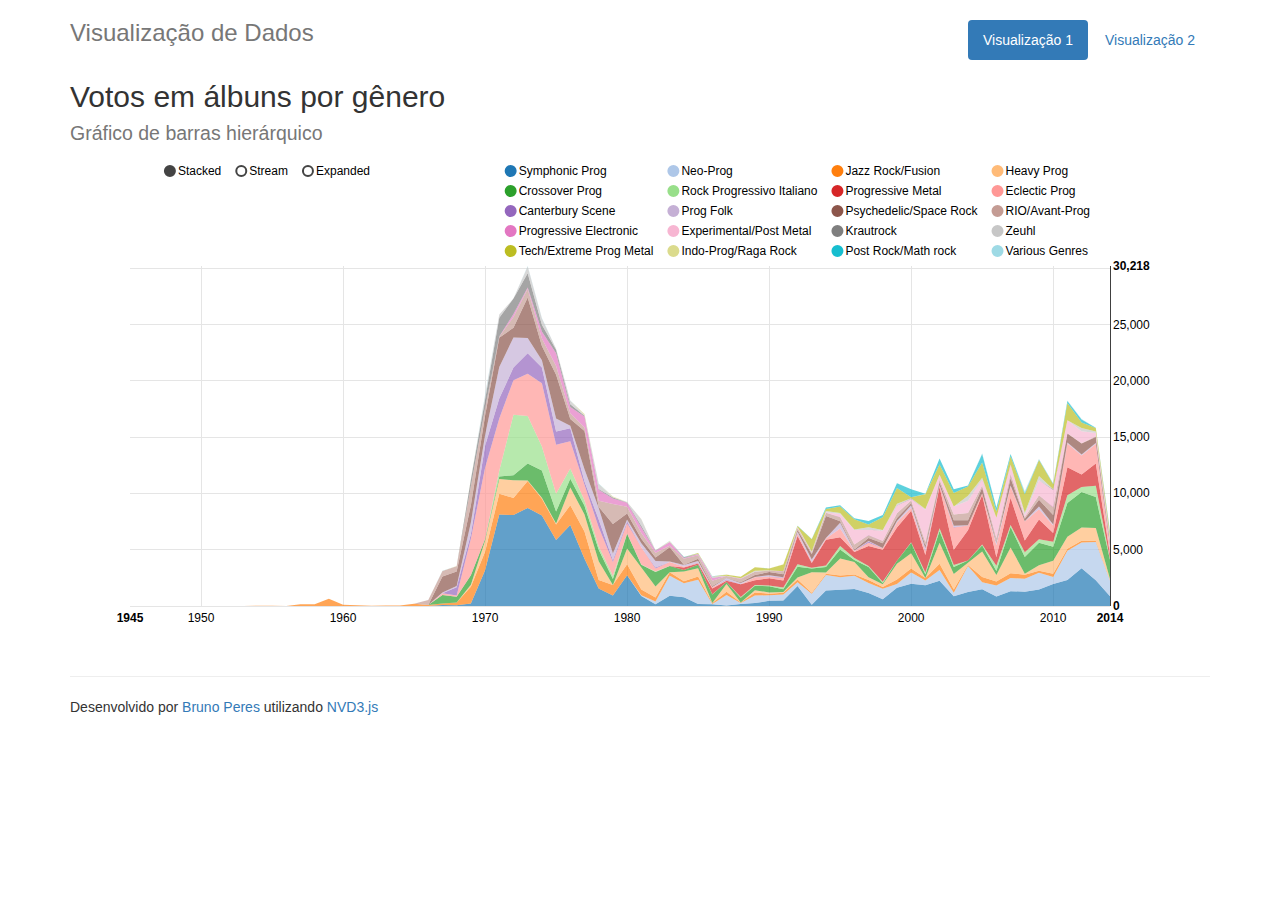
==== visualizacao-1/index.html @ e0fd7fdd "Renamed to 'visualizacao-X', added redirect from root folder and libraries used. Resolve #1" ====
<!DOCTYPE html>
<!--[if IEMobile 7 ]><html class="no-js iem7"><![endif]-->
<!--[if lt IE 9]><html class="no-js lte-ie8"><![endif]-->
<!--[if (gt IE 8)|(gt IEMobile 7)|!(IEMobile)|!(IE)]><!--><html class="no-js" lang="en"><!--<![endif]-->
<head>
  <meta charset="utf-8">
  <title>Visualização 1</title>
  <meta name="author" content="Bruno Peres">
  
  <!-- http://t.co/dKP3o1e -->
  <meta name="HandheldFriendly" content="True">
  <meta name="MobileOptimized" content="320">
  <meta name="viewport" content="width=device-width, initial-scale=1">

  <link rel="canonical" href="http://nvd3.org//examples/stackedArea.html">
  <link href="screen.css" media="screen, projection" rel="stylesheet" type="text/css">
  <link href="data-table.css" media="screen, projection" rel="stylesheet" type="text/css" />
  <script src="modernizr-2.0.js"></script>
  <script src="//ajax.googleapis.com/ajax/libs/jquery/1.9.1/jquery.min.js"></script>
  <script>!window.jQuery && document.write(unescape('%3Cscript src="./javascripts/libs/jquery.min.js"%3E%3C/script%3E'))</script>
  <script src="octopress.js" type="text/javascript"></script>
  <!--Fonts from Google"s Web font directory at http://google.com/webfonts -->
  <link href="//fonts.googleapis.com/css?family=PT+Serif:regular,italic,bold,bolditalic" rel="stylesheet" type="text/css">
  <link href="//fonts.googleapis.com/css?family=PT+Sans:regular,italic,bold,bolditalic" rel="stylesheet" type="text/css">

  <link rel="stylesheet" href="https://maxcdn.bootstrapcdn.com/bootstrap/3.2.0/css/bootstrap.min.css">

  <link href="common.css" rel="stylesheet">
  <link href="nv.d3.css" rel="stylesheet">

  <script src="d3.v3.js"></script>
  <script src="nv.d3.js"></script>

</head>

<body>
  <div class="container with-3d-shadow with-transitions">
      <div class="header">
        <ul class="nav nav-pills pull-right">
          <li class="active"><a href="#">Visualização 1</a></li>
          <li><a href="../visualizacao-2/">Visualização 2</a></li>
        </ul>
        <h3 class="text-muted">Visualização de Dados</h3>
      </div>

    <div class="row">
      <div class="col-md-12">
        <h2 id='stacked_area_chart'>Votos em álbuns por gênero<br>
        <small>Gráfico de barras hierárquico</small></h2>
        <div id='chart' style='width:100%'>
          <svg style='height:500px' />
        </div>
        <script src='stackedArea.js' type='text/javascript'> </script>
        
      </div>
    </div>

    <hr>
    <footer role="contentinfo">
      <p>
        <span class="credit">Desenvolvido por <a href="http://homepages.dcc.ufmg.br/~brunomperes/">Bruno Peres</a> utilizando <a href="http://nvd3.org/">NVD3.js</a></span>
      </p>
    </footer>

    </div>
  </div>
</body>
</html>
---- visualizacao-1/common.css ----
html {
  overflow-y: scroll;
}
---- visualizacao-1/nv.d3.css ----
/********************
 * HTML CSS
 */


.chartWrap {
  margin: 0;
  padding: 0;
  overflow: hidden;
}

/********************
  Box shadow and border radius styling
*/
.nvtooltip.with-3d-shadow, .with-3d-shadow .nvtooltip {
  -moz-box-shadow: 0 5px 10px rgba(0,0,0,.2);
  -webkit-box-shadow: 0 5px 10px rgba(0,0,0,.2);
  box-shadow: 0 5px 10px rgba(0,0,0,.2);

  -webkit-border-radius: 6px;
  -moz-border-radius: 6px;
  border-radius: 6px;
}

/********************
 * TOOLTIP CSS
 */

.nvtooltip {
  position: absolute;
  background-color: rgba(255,255,255,1.0);
  padding: 1px;
  border: 1px solid rgba(0,0,0,.2);
  z-index: 10000;

  font-family: Arial;
  font-size: 13px;
  text-align: left;
  pointer-events: none;

  white-space: nowrap;

  -webkit-touch-callout: none;
  -webkit-user-select: none;
  -khtml-user-select: none;
  -moz-user-select: none;
  -ms-user-select: none;
  user-select: none;
}

/*Give tooltips that old fade in transition by
    putting a "with-transitions" class on the container div.
*/
.nvtooltip.with-transitions, .with-transitions .nvtooltip {
  transition: opacity 250ms linear;
  -moz-transition: opacity 250ms linear;
  -webkit-transition: opacity 250ms linear;

  transition-delay: 250ms;
  -moz-transition-delay: 250ms;
  -webkit-transition-delay: 250ms;
}

.nvtooltip.x-nvtooltip,
.nvtooltip.y-nvtooltip {
  padding: 8px;
}

.nvtooltip h3 {
  margin: 0;
  padding: 4px 14px;
  line-height: 18px;
  font-weight: normal;
  background-color: rgba(247,247,247,0.75);
  text-align: center;

  border-bottom: 1px solid #ebebeb;

  -webkit-border-radius: 5px 5px 0 0;
  -moz-border-radius: 5px 5px 0 0;
  border-radius: 5px 5px 0 0;
}

.nvtooltip p {
  margin: 0;
  padding: 5px 14px;
  text-align: center;
}

.nvtooltip span {
  display: inline-block;
  margin: 2px 0;
}

.nvtooltip table {
  margin: 6px;
  border-spacing:0;
}


.nvtooltip table td {
  padding: 2px 9px 2px 0;
  vertical-align: middle;
}

.nvtooltip table td.key {
  font-weight:normal;
}
.nvtooltip table td.value {
  text-align: right;
  font-weight: bold;
}

.nvtooltip table tr.highlight td {
  padding: 1px 9px 1px 0;
  border-bottom-style: solid;
  border-bottom-width: 1px;
  border-top-style: solid;
  border-top-width: 1px;
}

.nvtooltip table td.legend-color-guide div {
  width: 8px;
  height: 8px;
  vertical-align: middle;
}

.nvtooltip .footer {
  padding: 3px;
  text-align: center;
}


.nvtooltip-pending-removal {
  position: absolute;
  pointer-events: none;
}


/********************
 * SVG CSS
 */


svg {
  -webkit-touch-callout: none;
  -webkit-user-select: none;
  -khtml-user-select: none;
  -moz-user-select: none;
  -ms-user-select: none;
  user-select: none;
  /* Trying to get SVG to act like a greedy block in all browsers */
  display: block;
  width:100%;
  height:100%;
}


svg text {
  font: normal 12px Arial;
}

svg .title {
 font: bold 14px Arial;
}

.nvd3 .nv-background {
  fill: white;
  fill-opacity: 0;
  /*
  pointer-events: none;
  */
}

.nvd3.nv-noData {
  font-size: 18px;
  font-weight: bold;
}


/**********
*  Brush
*/

.nv-brush .extent {
  fill-opacity: .125;
  shape-rendering: crispEdges;
}



/**********
*  Legend
*/

.nvd3 .nv-legend .nv-series {
  cursor: pointer;
}

.nvd3 .nv-legend .disabled circle {
  fill-opacity: 0;
}



/**********
*  Axes
*/
.nvd3 .nv-axis {
  pointer-events:none;
}

.nvd3 .nv-axis path {
  fill: none;
  stroke: #000;
  stroke-opacity: .75;
  shape-rendering: crispEdges;
}

.nvd3 .nv-axis path.domain {
  stroke-opacity: .75;
}

.nvd3 .nv-axis.nv-x path.domain {
  stroke-opacity: 0;
}

.nvd3 .nv-axis line {
  fill: none;
  stroke: #e5e5e5;
  shape-rendering: crispEdges;
}

.nvd3 .nv-axis .zero line,
/*this selector may not be necessary*/ .nvd3 .nv-axis line.zero {
  stroke-opacity: .75;
}

.nvd3 .nv-axis .nv-axisMaxMin text {
  font-weight: bold;
}

.nvd3 .x  .nv-axis .nv-axisMaxMin text,
.nvd3 .x2 .nv-axis .nv-axisMaxMin text,
.nvd3 .x3 .nv-axis .nv-axisMaxMin text {
  text-anchor: middle
}



/**********
*  Brush
*/

.nv-brush .resize path {
  fill: #eee;
  stroke: #666;
}



/**********
*  Bars
*/

.nvd3 .nv-bars .negative rect {
    zfill: brown;
}

.nvd3 .nv-bars rect {
  zfill: steelblue;
  fill-opacity: .75;

  transition: fill-opacity 250ms linear;
  -moz-transition: fill-opacity 250ms linear;
  -webkit-transition: fill-opacity 250ms linear;
}

.nvd3 .nv-bars rect.hover {
  fill-opacity: 1;
}

.nvd3 .nv-bars .hover rect {
  fill: lightblue;
}

.nvd3 .nv-bars text {
  fill: rgba(0,0,0,0);
}

.nvd3 .nv-bars .hover text {
  fill: rgba(0,0,0,1);
}


/**********
*  Bars
*/

.nvd3 .nv-multibar .nv-groups rect,
.nvd3 .nv-multibarHorizontal .nv-groups rect,
.nvd3 .nv-discretebar .nv-groups rect {
  stroke-opacity: 0;

  transition: fill-opacity 250ms linear;
  -moz-transition: fill-opacity 250ms linear;
  -webkit-transition: fill-opacity 250ms linear;
}

.nvd3 .nv-multibar .nv-groups rect:hover,
.nvd3 .nv-multibarHorizontal .nv-groups rect:hover,
.nvd3 .nv-discretebar .nv-groups rect:hover {
  fill-opacity: 1;
}

.nvd3 .nv-discretebar .nv-groups text,
.nvd3 .nv-multibarHorizontal .nv-groups text {
  font-weight: bold;
  fill: rgba(0,0,0,1);
  stroke: rgba(0,0,0,0);
}

/***********
*  Pie Chart
*/

.nvd3.nv-pie path {
  stroke-opacity: 0;
  transition: fill-opacity 250ms linear, stroke-width 250ms linear, stroke-opacity 250ms linear;
  -moz-transition: fill-opacity 250ms linear, stroke-width 250ms linear, stroke-opacity 250ms linear;
  -webkit-transition: fill-opacity 250ms linear, stroke-width 250ms linear, stroke-opacity 250ms linear;

}

.nvd3.nv-pie .nv-slice text {
  stroke: #000;
  stroke-width: 0;
}

.nvd3.nv-pie path {
  stroke: #fff;
  stroke-width: 1px;
  stroke-opacity: 1;
}

.nvd3.nv-pie .hover path {
  fill-opacity: .7;
}
.nvd3.nv-pie .nv-label {
  pointer-events: none;
}
.nvd3.nv-pie .nv-label rect {
  fill-opacity: 0;
  stroke-opacity: 0;
}

/**********
* Lines
*/

.nvd3 .nv-groups path.nv-line {
  fill: none;
  stroke-width: 1.5px;
  /*
  stroke-linecap: round;
  shape-rendering: geometricPrecision;

  transition: stroke-width 250ms linear;
  -moz-transition: stroke-width 250ms linear;
  -webkit-transition: stroke-width 250ms linear;

  transition-delay: 250ms
  -moz-transition-delay: 250ms;
  -webkit-transition-delay: 250ms;
  */
}

.nvd3 .nv-groups path.nv-line.nv-thin-line {
  stroke-width: 1px;
}


.nvd3 .nv-groups path.nv-area {
  stroke: none;
  /*
  stroke-linecap: round;
  shape-rendering: geometricPrecision;

  stroke-width: 2.5px;
  transition: stroke-width 250ms linear;
  -moz-transition: stroke-width 250ms linear;
  -webkit-transition: stroke-width 250ms linear;

  transition-delay: 250ms
  -moz-transition-delay: 250ms;
  -webkit-transition-delay: 250ms;
  */
}

.nvd3 .nv-line.hover path {
  stroke-width: 6px;
}

/*
.nvd3.scatter .groups .point {
  fill-opacity: 0.1;
  stroke-opacity: 0.1;
}
  */

.nvd3.nv-line .nvd3.nv-scatter .nv-groups .nv-point {
  fill-opacity: 0;
  stroke-opacity: 0;
}

.nvd3.nv-scatter.nv-single-point .nv-groups .nv-point {
  fill-opacity: .5 !important;
  stroke-opacity: .5 !important;
}


.with-transitions .nvd3 .nv-groups .nv-point {
  transition: stroke-width 250ms linear, stroke-opacity 250ms linear;
  -moz-transition: stroke-width 250ms linear, stroke-opacity 250ms linear;
  -webkit-transition: stroke-width 250ms linear, stroke-opacity 250ms linear;

}

.nvd3.nv-scatter .nv-groups .nv-point.hover,
.nvd3 .nv-groups .nv-point.hover {
  stroke-width: 7px;
  fill-opacity: .95 !important;
  stroke-opacity: .95 !important;
}


.nvd3 .nv-point-paths path {
  stroke: #aaa;
  stroke-opacity: 0;
  fill: #eee;
  fill-opacity: 0;
}



.nvd3 .nv-indexLine {
  cursor: ew-resize;
}


/**********
* Distribution
*/

.nvd3 .nv-distribution {
  pointer-events: none;
}



/**********
*  Scatter
*/

/* **Attempting to remove this for useVoronoi(false), need to see if it's required anywhere
.nvd3 .nv-groups .nv-point {
  pointer-events: none;
}
*/

.nvd3 .nv-groups .nv-point.hover {
  stroke-width: 20px;
  stroke-opacity: .5;
}

.nvd3 .nv-scatter .nv-point.hover {
  fill-opacity: 1;
}

/*
.nv-group.hover .nv-point {
  fill-opacity: 1;
}
*/


/**********
*  Stacked Area
*/

.nvd3.nv-stackedarea path.nv-area {
  fill-opacity: .7;
  /*
  stroke-opacity: .65;
  fill-opacity: 1;
  */
  stroke-opacity: 0;

  transition: fill-opacity 250ms linear, stroke-opacity 250ms linear;
  -moz-transition: fill-opacity 250ms linear, stroke-opacity 250ms linear;
  -webkit-transition: fill-opacity 250ms linear, stroke-opacity 250ms linear;

  /*
  transition-delay: 500ms;
  -moz-transition-delay: 500ms;
  -webkit-transition-delay: 500ms;
  */

}

.nvd3.nv-stackedarea path.nv-area.hover {
  fill-opacity: .9;
  /*
  stroke-opacity: .85;
  */
}
/*
.d3stackedarea .groups path {
  stroke-opacity: 0;
}
  */



.nvd3.nv-stackedarea .nv-groups .nv-point {
  stroke-opacity: 0;
  fill-opacity: 0;
}

/*
.nvd3.nv-stackedarea .nv-groups .nv-point.hover {
  stroke-width: 20px;
  stroke-opacity: .75;
  fill-opacity: 1;
}*/



/**********
*  Line Plus Bar
*/

.nvd3.nv-linePlusBar .nv-bar rect {
  fill-opacity: .75;
}

.nvd3.nv-linePlusBar .nv-bar rect:hover {
  fill-opacity: 1;
}


/**********
*  Bullet
*/

.nvd3.nv-bullet { font: 10px sans-serif; }
.nvd3.nv-bullet .nv-measure { fill-opacity: .8; }
.nvd3.nv-bullet .nv-measure:hover { fill-opacity: 1; }
.nvd3.nv-bullet .nv-marker { stroke: #000; stroke-width: 2px; }
.nvd3.nv-bullet .nv-markerTriangle { stroke: #000; fill: #fff; stroke-width: 1.5px; }
.nvd3.nv-bullet .nv-tick line { stroke: #666; stroke-width: .5px; }
.nvd3.nv-bullet .nv-range.nv-s0 { fill: #eee; }
.nvd3.nv-bullet .nv-range.nv-s1 { fill: #ddd; }
.nvd3.nv-bullet .nv-range.nv-s2 { fill: #ccc; }
.nvd3.nv-bullet .nv-title { font-size: 14px; font-weight: bold; }
.nvd3.nv-bullet .nv-subtitle { fill: #999; }


.nvd3.nv-bullet .nv-range {
  fill: #bababa;
  fill-opacity: .4;
}
.nvd3.nv-bullet .nv-range:hover {
  fill-opacity: .7;
}



/**********
* Sparkline
*/

.nvd3.nv-sparkline path {
  fill: none;
}

.nvd3.nv-sparklineplus g.nv-hoverValue {
  pointer-events: none;
}

.nvd3.nv-sparklineplus .nv-hoverValue line {
  stroke: #333;
  stroke-width: 1.5px;
 }

.nvd3.nv-sparklineplus,
.nvd3.nv-sparklineplus g {
  pointer-events: all;
}

.nvd3 .nv-hoverArea {
  fill-opacity: 0;
  stroke-opacity: 0;
}

.nvd3.nv-sparklineplus .nv-xValue,
.nvd3.nv-sparklineplus .nv-yValue {
  /*
  stroke: #666;
  */
  stroke-width: 0;
  font-size: .9em;
  font-weight: normal;
}

.nvd3.nv-sparklineplus .nv-yValue {
  stroke: #f66;
}

.nvd3.nv-sparklineplus .nv-maxValue {
  stroke: #2ca02c;
  fill: #2ca02c;
}

.nvd3.nv-sparklineplus .nv-minValue {
  stroke: #d62728;
  fill: #d62728;
}

.nvd3.nv-sparklineplus .nv-currentValue {
  /*
  stroke: #444;
  fill: #000;
  */
  font-weight: bold;
  font-size: 1.1em;
}

/**********
* historical stock
*/

.nvd3.nv-ohlcBar .nv-ticks .nv-tick {
  stroke-width: 2px;
}

.nvd3.nv-ohlcBar .nv-ticks .nv-tick.hover {
  stroke-width: 4px;
}

.nvd3.nv-ohlcBar .nv-ticks .nv-tick.positive {
 stroke: #2ca02c;
}

.nvd3.nv-ohlcBar .nv-ticks .nv-tick.negative {
 stroke: #d62728;
}

.nvd3.nv-historicalStockChart .nv-axis .nv-axislabel {
  font-weight: bold;
}

.nvd3.nv-historicalStockChart .nv-dragTarget {
  fill-opacity: 0;
  stroke: none;
  cursor: move;
}

.nvd3 .nv-brush .extent {
  /*
  cursor: ew-resize !important;
  */
  fill-opacity: 0 !important;
}

.nvd3 .nv-brushBackground rect {
  stroke: #000;
  stroke-width: .4;
  fill: #fff;
  fill-opacity: .7;
}



/**********
* Indented Tree
*/


/**
 * TODO: the following 3 selectors are based on classes used in the example.  I should either make them standard and leave them here, or move to a CSS file not included in the library
 */
.nvd3.nv-indentedtree .name {
  margin-left: 5px;
}

.nvd3.nv-indentedtree .clickable {
  color: #08C;
  cursor: pointer;
}

.nvd3.nv-indentedtree span.clickable:hover {
  color: #005580;
  text-decoration: underline;
}


.nvd3.nv-indentedtree .nv-childrenCount {
  display: inline-block;
  margin-left: 5px;
}

.nvd3.nv-indentedtree .nv-treeicon {
  cursor: pointer;
  /*
  cursor: n-resize;
  */
}

.nvd3.nv-indentedtree .nv-treeicon.nv-folded {
  cursor: pointer;
  /*
  cursor: s-resize;
  */
}

/**********
* Parallel Coordinates
*/

.nvd3 .background path {
  fill: none;
  stroke: #ccc;
  stroke-opacity: .4;
  shape-rendering: crispEdges;
}

.nvd3 .foreground path {
  fill: none;
  stroke: steelblue;
  stroke-opacity: .7;
}

.nvd3 .brush .extent {
  fill-opacity: .3;
  stroke: #fff;
  shape-rendering: crispEdges;
}

.nvd3 .axis line, .axis path {
  fill: none;
  stroke: #000;
  shape-rendering: crispEdges;
}

.nvd3 .axis text {
  text-shadow: 0 1px 0 #fff;
}

/****
Interactive Layer
*/
.nvd3 .nv-interactiveGuideLine {
  pointer-events:none;
}
.nvd3 line.nv-guideline {
  stroke: #ccc;
}
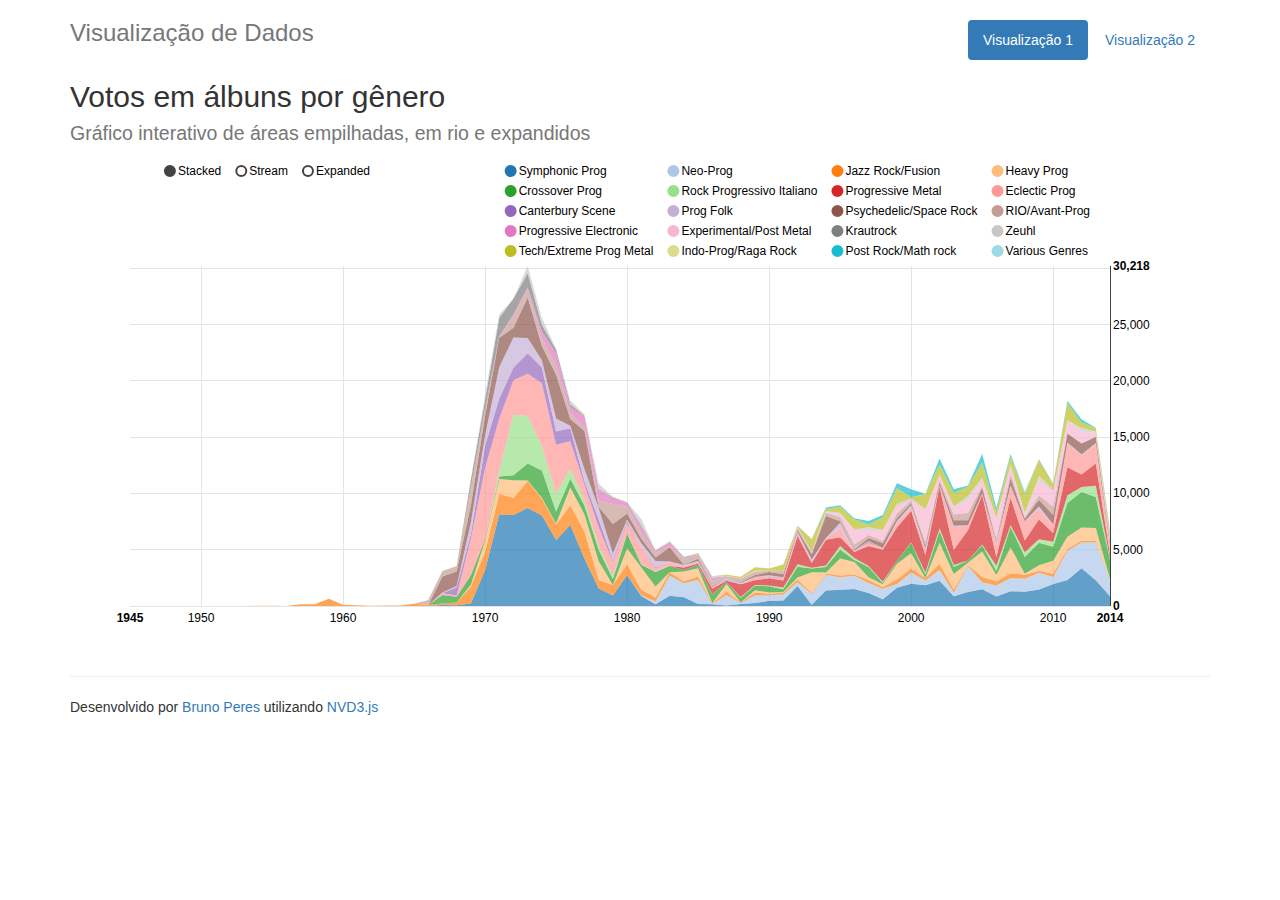
==== commit 7c318c4d: "Melhorar descrição dos gráficos" ====
--- a/visualizacao-1/index.html
+++ b/visualizacao-1/index.html
@@ -46,7 +46,7 @@
     <div class="row">
       <div class="col-md-12">
         <h2 id='stacked_area_chart'>Votos em álbuns por gênero<br>
-        <small>Gráfico de barras hierárquico</small></h2>
+        <small>Gráfico interativo de áreas empilhadas, em rio e expandidos</small></h2>
         <div id='chart' style='width:100%'>
           <svg style='height:500px' />
         </div>
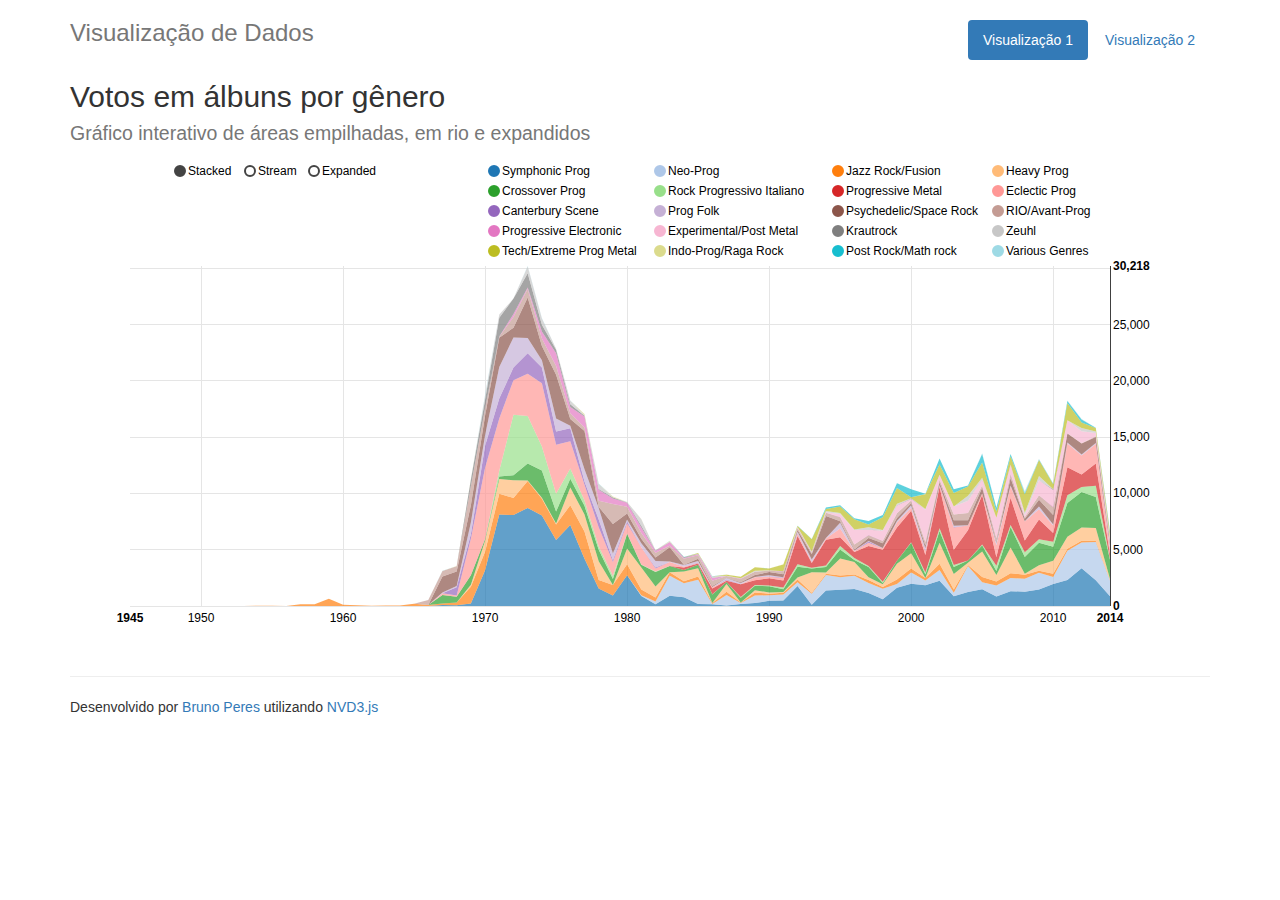
==== commit a0923008: "Removidos arquivos não utilizados" ====
--- a/visualizacao-1/index.html
+++ b/visualizacao-1/index.html
@@ -1,35 +1,29 @@
 <!DOCTYPE html>
 <!--[if IEMobile 7 ]><html class="no-js iem7"><![endif]-->
 <!--[if lt IE 9]><html class="no-js lte-ie8"><![endif]-->
-<!--[if (gt IE 8)|(gt IEMobile 7)|!(IEMobile)|!(IE)]><!--><html class="no-js" lang="en"><!--<![endif]-->
+<!--[if (gt IE 8)|(gt IEMobile 7)|!(IEMobile)|!(IE)]><!-->
+<html lang="pt"><!--<![endif]-->
 <head>
   <meta charset="utf-8">
   <title>Visualização 1</title>
   <meta name="author" content="Bruno Peres">
   
-  <!-- http://t.co/dKP3o1e -->
-  <meta name="HandheldFriendly" content="True">
-  <meta name="MobileOptimized" content="320">
-  <meta name="viewport" content="width=device-width, initial-scale=1">
-
-  <link rel="canonical" href="http://nvd3.org//examples/stackedArea.html">
-  <link href="screen.css" media="screen, projection" rel="stylesheet" type="text/css">
-  <link href="data-table.css" media="screen, projection" rel="stylesheet" type="text/css" />
-  <script src="modernizr-2.0.js"></script>
   <script src="//ajax.googleapis.com/ajax/libs/jquery/1.9.1/jquery.min.js"></script>
-  <script>!window.jQuery && document.write(unescape('%3Cscript src="./javascripts/libs/jquery.min.js"%3E%3C/script%3E'))</script>
-  <script src="octopress.js" type="text/javascript"></script>
-  <!--Fonts from Google"s Web font directory at http://google.com/webfonts -->
-  <link href="//fonts.googleapis.com/css?family=PT+Serif:regular,italic,bold,bolditalic" rel="stylesheet" type="text/css">
-  <link href="//fonts.googleapis.com/css?family=PT+Sans:regular,italic,bold,bolditalic" rel="stylesheet" type="text/css">
-
+  <script>!window.jQuery && document.write(unescape('%3Cscript src="./javascripts/libs/jquery.min.js"%3E%3C/script%3E'))</script> 
+  
   <link rel="stylesheet" href="https://maxcdn.bootstrapcdn.com/bootstrap/3.2.0/css/bootstrap.min.css">
-
-  <link href="common.css" rel="stylesheet">
-  <link href="nv.d3.css" rel="stylesheet">
+  <link rel="stylesheet" href="nv.d3.css">
 
   <script src="d3.v3.js"></script>
-  <script src="nv.d3.js"></script>
+  <script src="nv.d3.min.js"></script>
+
+  <style type="text/css">
+
+html {
+  overflow-y: scroll;
+}
+
+  </style>
 
 </head>
 
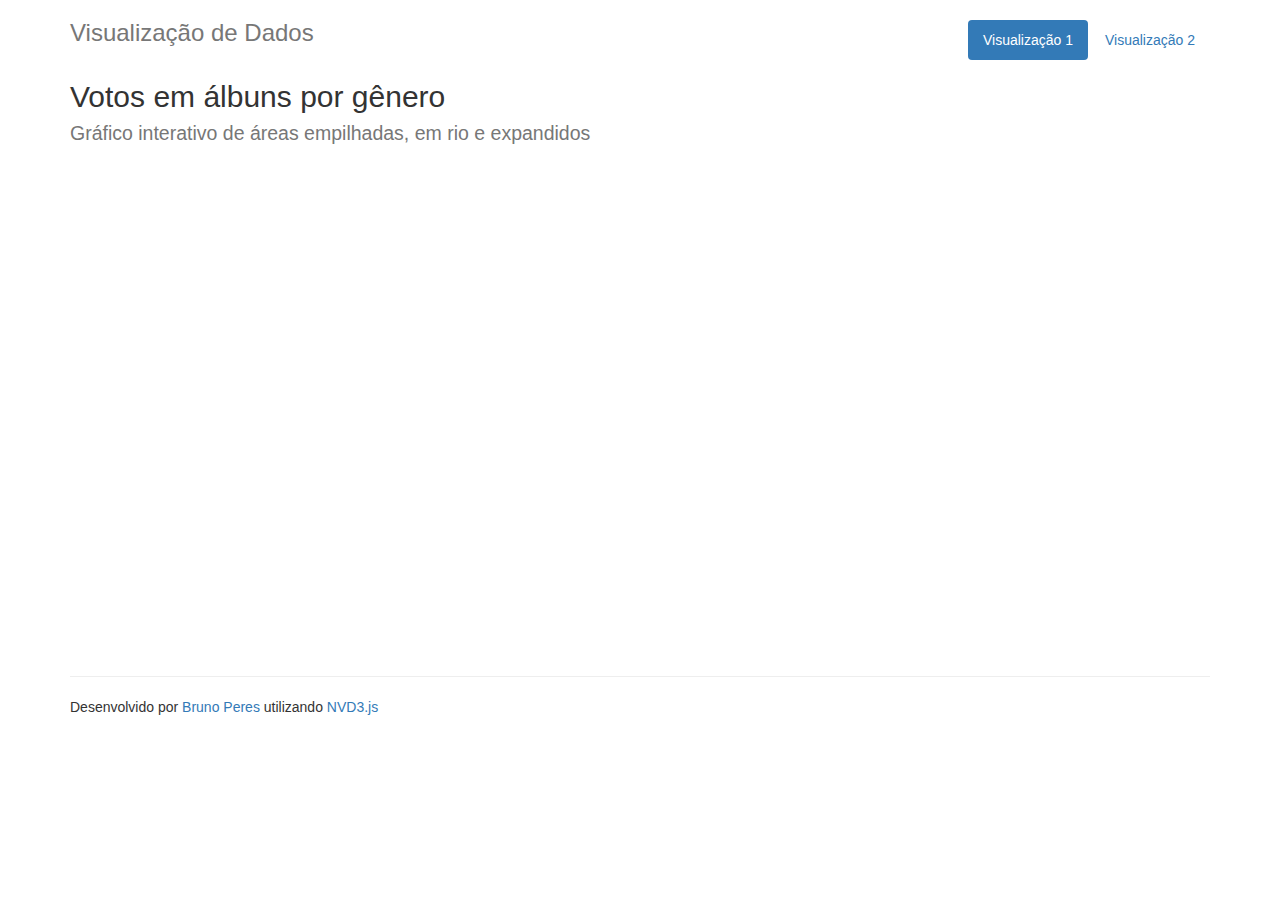
==== commit d5d8ce1a: "Utilizar CDNs para o D3" ====
--- a/visualizacao-1/index.html
+++ b/visualizacao-1/index.html
@@ -14,7 +14,7 @@
   <link rel="stylesheet" href="https://maxcdn.bootstrapcdn.com/bootstrap/3.2.0/css/bootstrap.min.css">
   <link rel="stylesheet" href="nv.d3.css">
 
-  <script src="d3.v3.js"></script>
+  <script src="http://d3js.org/d3.v3.min.js" charset="utf-8"></script>
   <script src="nv.d3.min.js"></script>
 
   <style type="text/css">
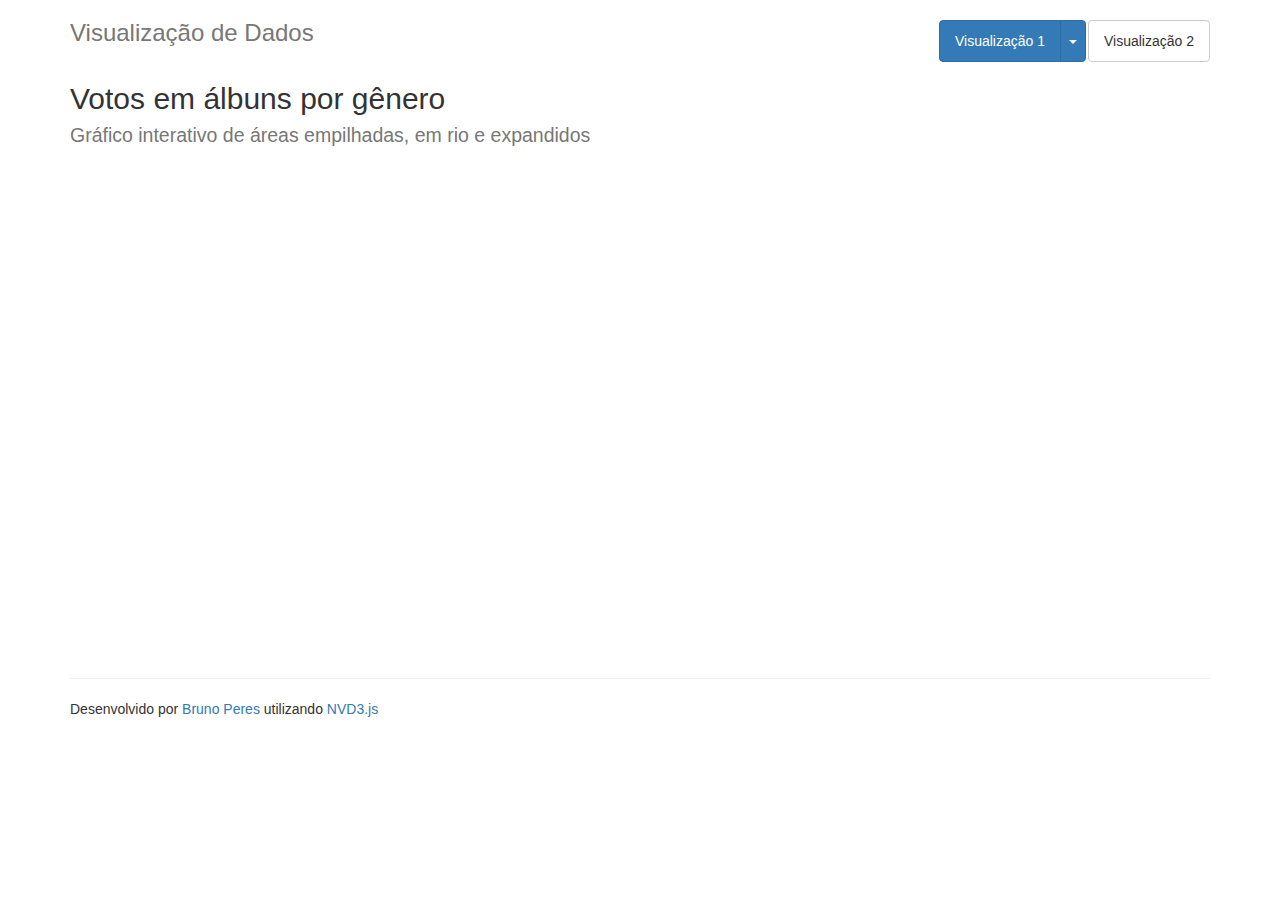
==== commit 9c2ac9a8: "Criado versão completa e simplificada do Visualização 1" ====
--- a/visualizacao-1/index.html
+++ b/visualizacao-1/index.html
@@ -9,11 +9,11 @@
   <meta name="author" content="Bruno Peres">
   
   <script src="//ajax.googleapis.com/ajax/libs/jquery/1.9.1/jquery.min.js"></script>
-  <script>!window.jQuery && document.write(unescape('%3Cscript src="./javascripts/libs/jquery.min.js"%3E%3C/script%3E'))</script> 
   
   <link rel="stylesheet" href="https://maxcdn.bootstrapcdn.com/bootstrap/3.2.0/css/bootstrap.min.css">
-  <link rel="stylesheet" href="nv.d3.css">
+  <link rel="stylesheet" href="nv.d3.min.css">
 
+  <script src="https://maxcdn.bootstrapcdn.com/bootstrap/3.2.0/js/bootstrap.min.js"></script>
   <script src="http://d3js.org/d3.v3.min.js" charset="utf-8"></script>
   <script src="nv.d3.min.js"></script>
 
@@ -23,7 +23,30 @@
   overflow-y: scroll;
 }
 
+#vis-1 {
+  padding: 10px 15px;
+}
+button.dropdown-toggle {
+  padding: 10px 10px;
+}
+.nav .open>a {
+  background-color: #428bca;
+}
+
   </style>
+  <script src='stackedArea.js' type='text/javascript'> </script>
+  <script type="text/javascript">
+  $( document ).ready(function() {
+    $('#simplificado').click(function () {
+      fileName = fileNameSimplificado;
+      plotaGrafico(fileName);
+    });
+    $('#completo').click(function () {
+      fileName = fileNameCompleto;
+      plotaGrafico(fileName);
+    });
+  });
+  </script>
 
 </head>
 
@@ -31,11 +54,26 @@
   <div class="container with-3d-shadow with-transitions">
       <div class="header">
         <ul class="nav nav-pills pull-right">
-          <li class="active"><a href="#">Visualização 1</a></li>
-          <li><a href="../visualizacao-2/">Visualização 2</a></li>
+          <li>
+            <li class="">
+              <div class="btn-group">
+                <a href="#" id="vis-1" type="button" class="btn btn-primary">Visualização 1</a>
+                <button type="button" class="btn btn-primary dropdown-toggle" data-toggle="dropdown">
+                  <span class="caret"></span>
+                  <span class="sr-only">Toggle Dropdown</span>
+                </button>
+                <ul class="dropdown-menu" role="menu">
+                  <li><a id="completo" href="#completo">Completo</a></li>
+                  <li><a id="simplificado" href="#simplificado">Simplificado</a></li>
+                </ul>
+              </div>
+            </li>
+          </li>
+          <li><a type="button" class="btn btn-default" href="../visualizacao-2/">Visualização 2</a></li>
         </ul>
         <h3 class="text-muted">Visualização de Dados</h3>
       </div>
+
 
     <div class="row">
       <div class="col-md-12">
@@ -44,7 +82,6 @@
         <div id='chart' style='width:100%'>
           <svg style='height:500px' />
         </div>
-        <script src='stackedArea.js' type='text/javascript'> </script>
         
       </div>
     </div>
--- a/visualizacao-1/nv.d3.min.css
+++ b/visualizacao-1/nv.d3.min.css
@@ -0,0 +1 @@
+.chartWrap{margin:0;padding:0;overflow:hidden}.nvtooltip.with-3d-shadow,.with-3d-shadow .nvtooltip{-moz-box-shadow:0 5px 10px rgba(0,0,0,.2);-webkit-box-shadow:0 5px 10px rgba(0,0,0,.2);box-shadow:0 5px 10px rgba(0,0,0,.2);-webkit-border-radius:6px;-moz-border-radius:6px;border-radius:6px}.nvtooltip{position:absolute;background-color:rgba(255,255,255,1);padding:1px;border:1px solid rgba(0,0,0,.2);z-index:10000;font-family:Arial;font-size:13px;text-align:left;pointer-events:none;white-space:nowrap;-webkit-touch-callout:none;-webkit-user-select:none;-khtml-user-select:none;-moz-user-select:none;-ms-user-select:none;user-select:none}.nvtooltip.with-transitions,.with-transitions .nvtooltip{transition:opacity 250ms linear;-moz-transition:opacity 250ms linear;-webkit-transition:opacity 250ms linear;transition-delay:250ms;-moz-transition-delay:250ms;-webkit-transition-delay:250ms}.nvtooltip.x-nvtooltip,.nvtooltip.y-nvtooltip{padding:8px}.nvtooltip h3{margin:0;padding:4px 14px;line-height:18px;font-weight:400;background-color:rgba(247,247,247,.75);text-align:center;border-bottom:1px solid #ebebeb;-webkit-border-radius:5px 5px 0 0;-moz-border-radius:5px 5px 0 0;border-radius:5px 5px 0 0}.nvtooltip p{margin:0;padding:5px 14px;text-align:center}.nvtooltip span{display:inline-block;margin:2px 0}.nvtooltip table{margin:6px;border-spacing:0}.nvtooltip table td{padding:2px 9px 2px 0;vertical-align:middle}.nvtooltip table td.key{font-weight:400}.nvtooltip table td.value{text-align:right;font-weight:700}.nvtooltip table tr.highlight td{padding:1px 9px 1px 0;border-bottom-style:solid;border-bottom-width:1px;border-top-style:solid;border-top-width:1px}.nvtooltip table td.legend-color-guide div{width:8px;height:8px;vertical-align:middle}.nvtooltip .footer{padding:3px;text-align:center}.nvtooltip-pending-removal{position:absolute;pointer-events:none}svg{-webkit-touch-callout:none;-webkit-user-select:none;-khtml-user-select:none;-moz-user-select:none;-ms-user-select:none;user-select:none;display:block;width:100%;height:100%}svg text{font:400 12px Arial}svg .title{font:700 14px Arial}.nvd3 .nv-background{fill:#fff;fill-opacity:0}.nvd3.nv-noData{font-size:18px;font-weight:700}.nv-brush .extent{fill-opacity:.125;shape-rendering:crispEdges}.nvd3 .nv-legend .nv-series{cursor:pointer}.nvd3 .nv-legend .disabled circle{fill-opacity:0}.nvd3 .nv-axis{pointer-events:none}.nvd3 .nv-axis path{fill:none;stroke:#000;stroke-opacity:.75;shape-rendering:crispEdges}.nvd3 .nv-axis path.domain{stroke-opacity:.75}.nvd3 .nv-axis.nv-x path.domain{stroke-opacity:0}.nvd3 .nv-axis line{fill:none;stroke:#e5e5e5;shape-rendering:crispEdges}.nvd3 .nv-axis .zero line,.nvd3 .nv-axis line.zero{stroke-opacity:.75}.nvd3 .nv-axis .nv-axisMaxMin text{font-weight:700}.nvd3 .x .nv-axis .nv-axisMaxMin text,.nvd3 .x2 .nv-axis .nv-axisMaxMin text,.nvd3 .x3 .nv-axis .nv-axisMaxMin text{text-anchor:middle}.nv-brush .resize path{fill:#eee;stroke:#666}.nvd3 .nv-bars .negative rect{zfill:brown}.nvd3 .nv-bars rect{zfill:#4682b4;fill-opacity:.75;transition:fill-opacity 250ms linear;-moz-transition:fill-opacity 250ms linear;-webkit-transition:fill-opacity 250ms linear}.nvd3 .nv-bars rect.hover{fill-opacity:1}.nvd3 .nv-bars .hover rect{fill:#add8e6}.nvd3 .nv-bars text{fill:rgba(0,0,0,0)}.nvd3 .nv-bars .hover text{fill:rgba(0,0,0,1)}.nvd3 .nv-multibar .nv-groups rect,.nvd3 .nv-multibarHorizontal .nv-groups rect,.nvd3 .nv-discretebar .nv-groups rect{stroke-opacity:0;transition:fill-opacity 250ms linear;-moz-transition:fill-opacity 250ms linear;-webkit-transition:fill-opacity 250ms linear}.nvd3 .nv-multibar .nv-groups rect:hover,.nvd3 .nv-multibarHorizontal .nv-groups rect:hover,.nvd3 .nv-discretebar .nv-groups rect:hover{fill-opacity:1}.nvd3 .nv-discretebar .nv-groups text,.nvd3 .nv-multibarHorizontal .nv-groups text{font-weight:700;fill:rgba(0,0,0,1);stroke:rgba(0,0,0,0)}.nvd3.nv-pie path{stroke-opacity:0;transition:fill-opacity 250ms linear,stroke-width 250ms linear,stroke-opacity 250ms linear;-moz-transition:fill-opacity 250ms linear,stroke-width 250ms linear,stroke-opacity 250ms linear;-webkit-transition:fill-opacity 250ms linear,stroke-width 250ms linear,stroke-opacity 250ms linear}.nvd3.nv-pie .nv-slice text{stroke:#000;stroke-width:0}.nvd3.nv-pie path{stroke:#fff;stroke-width:1px;stroke-opacity:1}.nvd3.nv-pie .hover path{fill-opacity:.7}.nvd3.nv-pie .nv-label{pointer-events:none}.nvd3.nv-pie .nv-label rect{fill-opacity:0;stroke-opacity:0}.nvd3 .nv-groups path.nv-line{fill:none;stroke-width:1.5px}.nvd3 .nv-groups path.nv-line.nv-thin-line{stroke-width:1px}.nvd3 .nv-groups path.nv-area{stroke:none}.nvd3 .nv-line.hover path{stroke-width:6px}.nvd3.nv-line .nvd3.nv-scatter .nv-groups .nv-point{fill-opacity:0;stroke-opacity:0}.nvd3.nv-scatter.nv-single-point .nv-groups .nv-point{fill-opacity:.5!important;stroke-opacity:.5!important}.with-transitions .nvd3 .nv-groups .nv-point{transition:stroke-width 250ms linear,stroke-opacity 250ms linear;-moz-transition:stroke-width 250ms linear,stroke-opacity 250ms linear;-webkit-transition:stroke-width 250ms linear,stroke-opacity 250ms linear}.nvd3.nv-scatter .nv-groups .nv-point.hover,.nvd3 .nv-groups .nv-point.hover{stroke-width:7px;fill-opacity:.95!important;stroke-opacity:.95!important}.nvd3 .nv-point-paths path{stroke:#aaa;stroke-opacity:0;fill:#eee;fill-opacity:0}.nvd3 .nv-indexLine{cursor:ew-resize}.nvd3 .nv-distribution{pointer-events:none}.nvd3 .nv-groups .nv-point.hover{stroke-width:20px;stroke-opacity:.5}.nvd3 .nv-scatter .nv-point.hover{fill-opacity:1}.nvd3.nv-stackedarea path.nv-area{fill-opacity:.7;stroke-opacity:0;transition:fill-opacity 250ms linear,stroke-opacity 250ms linear;-moz-transition:fill-opacity 250ms linear,stroke-opacity 250ms linear;-webkit-transition:fill-opacity 250ms linear,stroke-opacity 250ms linear}.nvd3.nv-stackedarea path.nv-area.hover{fill-opacity:.9}.nvd3.nv-stackedarea .nv-groups .nv-point{stroke-opacity:0;fill-opacity:0}.nvd3.nv-linePlusBar .nv-bar rect{fill-opacity:.75}.nvd3.nv-linePlusBar .nv-bar rect:hover{fill-opacity:1}.nvd3.nv-bullet{font:10px sans-serif}.nvd3.nv-bullet .nv-measure{fill-opacity:.8}.nvd3.nv-bullet .nv-measure:hover{fill-opacity:1}.nvd3.nv-bullet .nv-marker{stroke:#000;stroke-width:2px}.nvd3.nv-bullet .nv-markerTriangle{stroke:#000;fill:#fff;stroke-width:1.5px}.nvd3.nv-bullet .nv-tick line{stroke:#666;stroke-width:.5px}.nvd3.nv-bullet .nv-range.nv-s0{fill:#eee}.nvd3.nv-bullet .nv-range.nv-s1{fill:#ddd}.nvd3.nv-bullet .nv-range.nv-s2{fill:#ccc}.nvd3.nv-bullet .nv-title{font-size:14px;font-weight:700}.nvd3.nv-bullet .nv-subtitle{fill:#999}.nvd3.nv-bullet .nv-range{fill:#bababa;fill-opacity:.4}.nvd3.nv-bullet .nv-range:hover{fill-opacity:.7}.nvd3.nv-sparkline path{fill:none}.nvd3.nv-sparklineplus g.nv-hoverValue{pointer-events:none}.nvd3.nv-sparklineplus .nv-hoverValue line{stroke:#333;stroke-width:1.5px}.nvd3.nv-sparklineplus,.nvd3.nv-sparklineplus g{pointer-events:all}.nvd3 .nv-hoverArea{fill-opacity:0;stroke-opacity:0}.nvd3.nv-sparklineplus .nv-xValue,.nvd3.nv-sparklineplus .nv-yValue{stroke-width:0;font-size:.9em;font-weight:400}.nvd3.nv-sparklineplus .nv-yValue{stroke:#f66}.nvd3.nv-sparklineplus .nv-maxValue{stroke:#2ca02c;fill:#2ca02c}.nvd3.nv-sparklineplus .nv-minValue{stroke:#d62728;fill:#d62728}.nvd3.nv-sparklineplus .nv-currentValue{font-weight:700;font-size:1.1em}.nvd3.nv-ohlcBar .nv-ticks .nv-tick{stroke-width:2px}.nvd3.nv-ohlcBar .nv-ticks .nv-tick.hover{stroke-width:4px}.nvd3.nv-ohlcBar .nv-ticks .nv-tick.positive{stroke:#2ca02c}.nvd3.nv-ohlcBar .nv-ticks .nv-tick.negative{stroke:#d62728}.nvd3.nv-historicalStockChart .nv-axis .nv-axislabel{font-weight:700}.nvd3.nv-historicalStockChart .nv-dragTarget{fill-opacity:0;stroke:none;cursor:move}.nvd3 .nv-brush .extent{fill-opacity:0!important}.nvd3 .nv-brushBackground rect{stroke:#000;stroke-width:.4;fill:#fff;fill-opacity:.7}.nvd3.nv-indentedtree .name{margin-left:5px}.nvd3.nv-indentedtree .clickable{color:#08C;cursor:pointer}.nvd3.nv-indentedtree span.clickable:hover{color:#005580;text-decoration:underline}.nvd3.nv-indentedtree .nv-childrenCount{display:inline-block;margin-left:5px}.nvd3.nv-indentedtree .nv-treeicon{cursor:pointer}.nvd3.nv-indentedtree .nv-treeicon.nv-folded{cursor:pointer}.nvd3 .background path{fill:none;stroke:#ccc;stroke-opacity:.4;shape-rendering:crispEdges}.nvd3 .foreground path{fill:none;stroke:#4682b4;stroke-opacity:.7}.nvd3 .brush .extent{fill-opacity:.3;stroke:#fff;shape-rendering:crispEdges}.nvd3 .axis line,.axis path{fill:none;stroke:#000;shape-rendering:crispEdges}.nvd3 .axis text{text-shadow:0 1px 0 #fff}.nvd3 .nv-interactiveGuideLine{pointer-events:none}.nvd3 line.nv-guideline{stroke:#ccc}